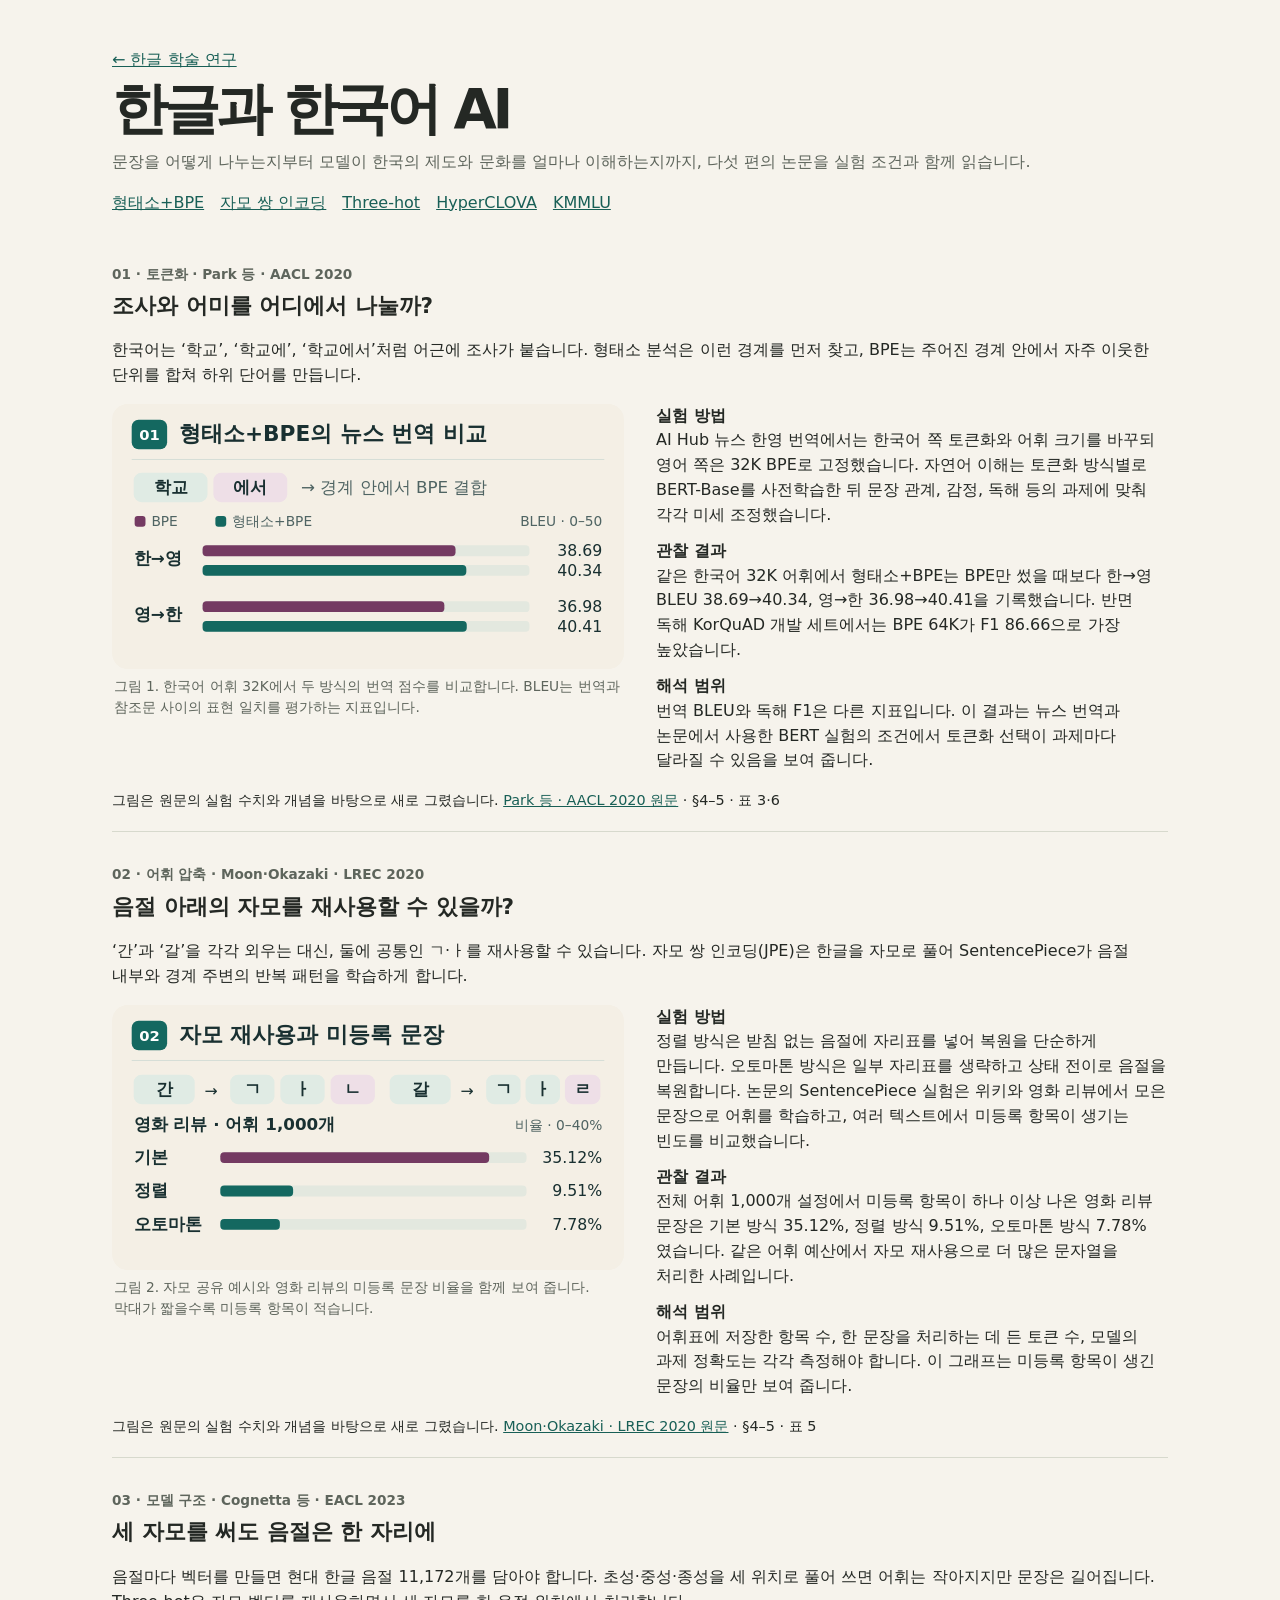
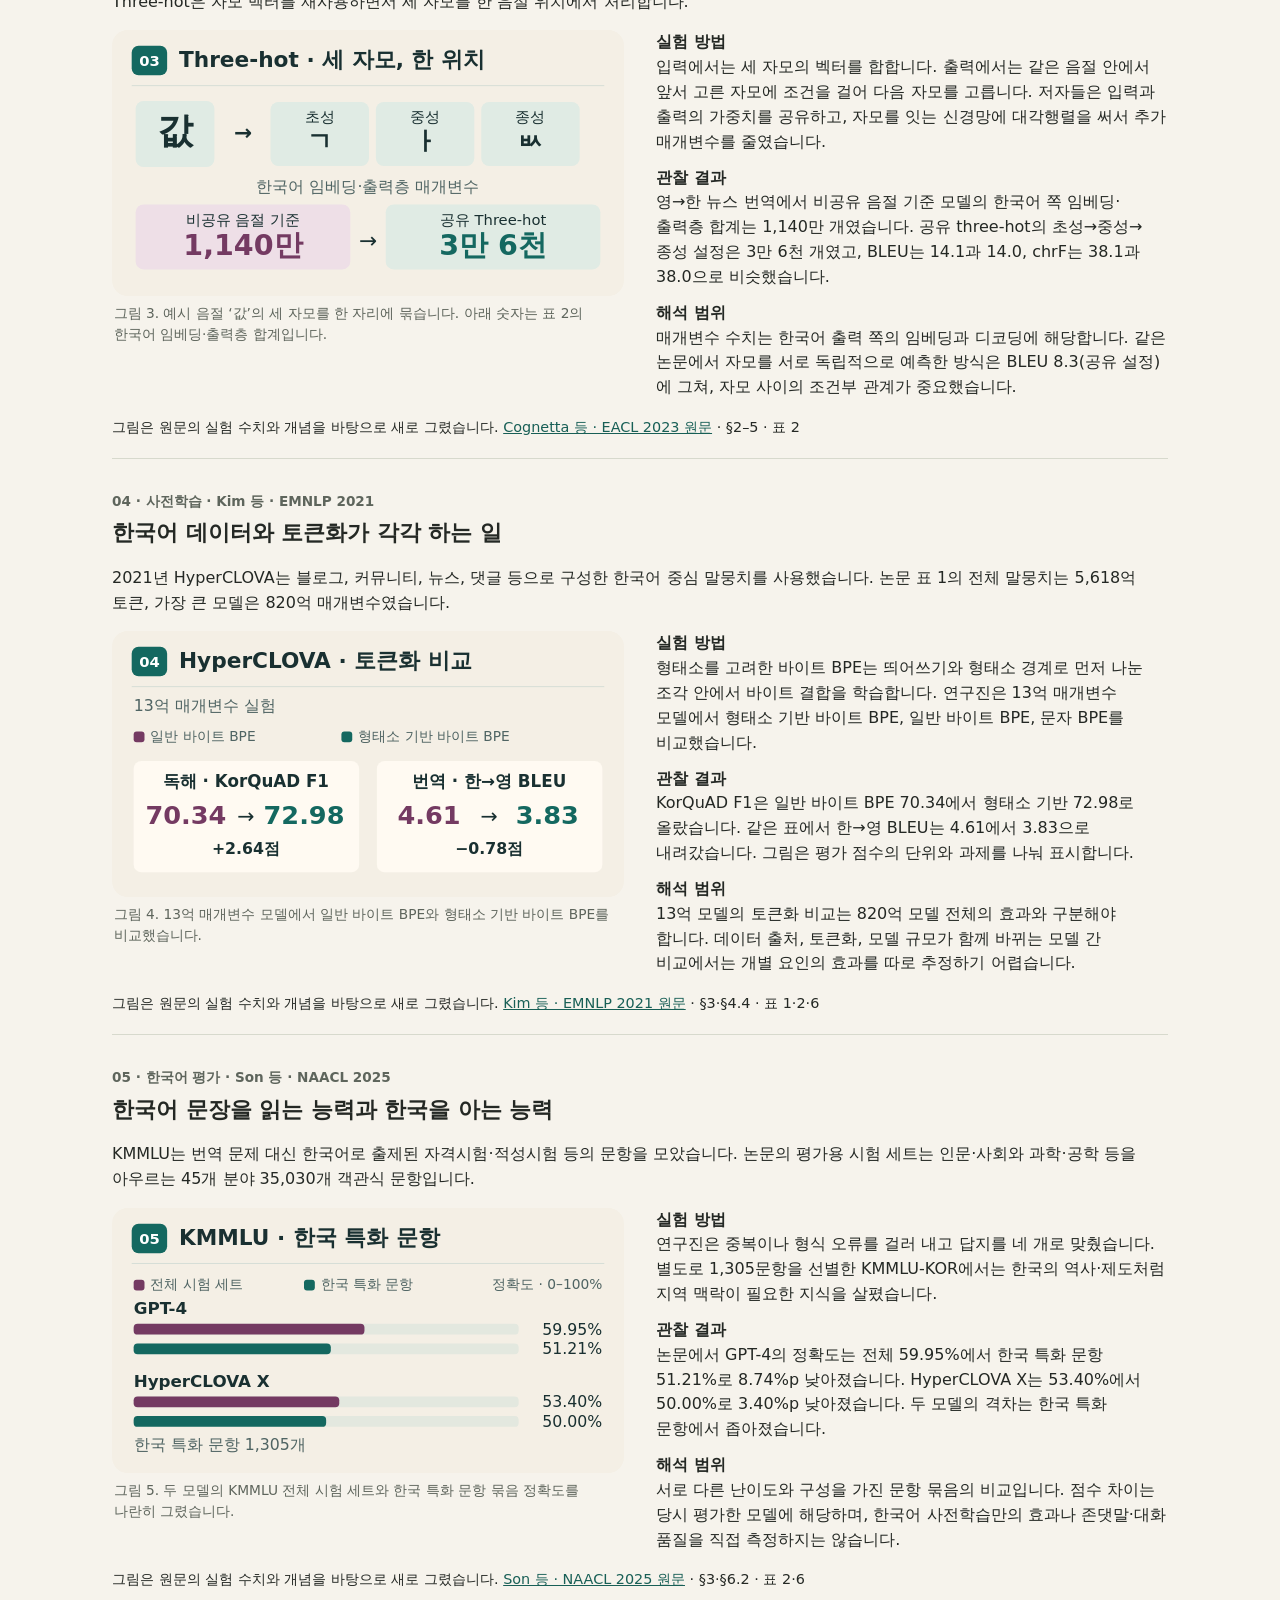
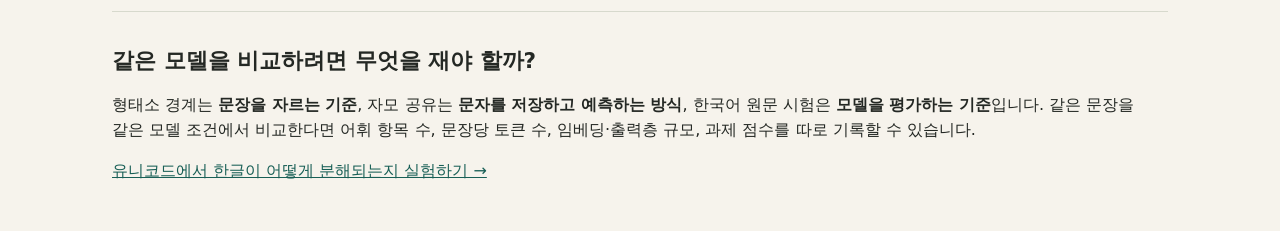
==== ai-research.html @ 2b3e90bc "Illustrate five Korean AI studies with experiment-level explanations" ====
<!doctype html>
<html lang="ko">
<head>
  <meta charset="utf-8">
  <meta name="viewport" content="width=device-width, initial-scale=1">
  <meta name="description" content="한국어 AI와 한글 토큰화에 관한 논문 다섯 편의 방법과 실험 결과를 그림으로 읽습니다.">
  <title>한글과 한국어 AI · 논문 깊이 읽기</title>
  <link rel="stylesheet" href="styles.css">
</head>
<body>
<main class="research ai-papers">
  <header>
    <a href="research.html#ai">← 한글 학술 연구</a>
    <h1>한글과 한국어 AI</h1>
    <p class="intro">문장을 어떻게 나누는지부터 모델이 한국의 제도와 문화를 얼마나 이해하는지까지, 다섯 편의 논문을 실험 조건과 함께 읽습니다.</p>
    <nav class="page-nav" aria-label="논문 목차">
      <a href="#park">형태소+BPE</a><a href="#jpe">자모 쌍 인코딩</a><a href="#threehot">Three-hot</a><a href="#hyperclova">HyperCLOVA</a><a href="#kmmlu">KMMLU</a>
    </nav>
  </header>

  <article class="principles ai-paper" aria-labelledby="park">
    <header>
      <p class="ai-paper-kicker">01 · 토큰화 · Park 등 · AACL 2020</p>
      <h2 id="park">조사와 어미를 어디에서 나눌까?</h2>
    </header>
    <p>한국어는 ‘학교’, ‘학교에’, ‘학교에서’처럼 어근에 조사가 붙습니다. 형태소 분석은 이런 경계를 먼저 찾고, BPE는 주어진 경계 안에서 자주 이웃한 단위를 합쳐 하위 단어를 만듭니다.</p>
    <div class="ai-paper-grid">
      <figure>
        <img src="ai-park.svg" width="520" height="270" alt="형태소 경계 예시 학교와 에서. BPE와 형태소+BPE의 한영 BLEU는 38.69와 40.34, 영한은 36.98과 40.41.">
        <figcaption>그림 1. 한국어 어휘 32K에서 두 방식의 번역 점수를 비교합니다. BLEU는 번역과 참조문 사이의 표현 일치를 평가하는 지표입니다.</figcaption>
      </figure>
      <dl>
        <div><dt>실험 방법</dt><dd>AI Hub 뉴스 한영 번역에서는 한국어 쪽 토큰화와 어휘 크기를 바꾸되 영어 쪽은 32K BPE로 고정했습니다. 자연어 이해는 토큰화 방식별로 BERT-Base를 사전학습한 뒤 문장 관계, 감정, 독해 등의 과제에 맞춰 각각 미세 조정했습니다.</dd></div>
        <div><dt>관찰 결과</dt><dd>같은 한국어 32K 어휘에서 형태소+BPE는 BPE만 썼을 때보다 한→영 BLEU 38.69→40.34, 영→한 36.98→40.41을 기록했습니다. 반면 독해 KorQuAD 개발 세트에서는 BPE 64K가 F1 86.66으로 가장 높았습니다.</dd></div>
        <div><dt>해석 범위</dt><dd>번역 BLEU와 독해 F1은 다른 지표입니다. 이 결과는 뉴스 번역과 논문에서 사용한 BERT 실험의 조건에서 토큰화 선택이 과제마다 달라질 수 있음을 보여 줍니다.</dd></div>
      </dl>
    </div>
    <p class="sources">그림은 원문의 실험 수치와 개념을 바탕으로 새로 그렸습니다. <a href="https://aclanthology.org/2020.aacl-main.17/">Park 등 · AACL 2020 원문</a> · §4–5 · 표 3·6</p>
  </article>

  <article class="principles ai-paper" aria-labelledby="jpe">
    <header>
      <p class="ai-paper-kicker">02 · 어휘 압축 · Moon·Okazaki · LREC 2020</p>
      <h2 id="jpe">음절 아래의 자모를 재사용할 수 있을까?</h2>
    </header>
    <p>‘간’과 ‘갈’을 각각 외우는 대신, 둘에 공통인 ㄱ·ㅏ를 재사용할 수 있습니다. 자모 쌍 인코딩(JPE)은 한글을 자모로 풀어 SentencePiece가 음절 내부와 경계 주변의 반복 패턴을 학습하게 합니다.</p>
    <div class="ai-paper-grid">
      <figure>
        <img src="ai-jpe.svg" width="520" height="270" alt="간과 갈은 초성 ㄱ과 중성 ㅏ를 공유. 영화 리뷰 미등록 문장 비율은 기본 35.12%, 정렬 9.51%, 오토마톤 7.78%.">
        <figcaption>그림 2. 자모 공유 예시와 영화 리뷰의 미등록 문장 비율을 함께 보여 줍니다. 막대가 짧을수록 미등록 항목이 적습니다.</figcaption>
      </figure>
      <dl>
        <div><dt>실험 방법</dt><dd>정렬 방식은 받침 없는 음절에 자리표를 넣어 복원을 단순하게 만듭니다. 오토마톤 방식은 일부 자리표를 생략하고 상태 전이로 음절을 복원합니다. 논문의 SentencePiece 실험은 위키와 영화 리뷰에서 모은 문장으로 어휘를 학습하고, 여러 텍스트에서 미등록 항목이 생기는 빈도를 비교했습니다.</dd></div>
        <div><dt>관찰 결과</dt><dd>전체 어휘 1,000개 설정에서 미등록 항목이 하나 이상 나온 영화 리뷰 문장은 기본 방식 35.12%, 정렬 방식 9.51%, 오토마톤 방식 7.78%였습니다. 같은 어휘 예산에서 자모 재사용으로 더 많은 문자열을 처리한 사례입니다.</dd></div>
        <div><dt>해석 범위</dt><dd>어휘표에 저장한 항목 수, 한 문장을 처리하는 데 든 토큰 수, 모델의 과제 정확도는 각각 측정해야 합니다. 이 그래프는 미등록 항목이 생긴 문장의 비율만 보여 줍니다.</dd></div>
      </dl>
    </div>
    <p class="sources">그림은 원문의 실험 수치와 개념을 바탕으로 새로 그렸습니다. <a href="https://aclanthology.org/2020.lrec-1.429/">Moon·Okazaki · LREC 2020 원문</a> · §4–5 · 표 5</p>
  </article>

  <article class="principles ai-paper" aria-labelledby="threehot">
    <header>
      <p class="ai-paper-kicker">03 · 모델 구조 · Cognetta 등 · EACL 2023</p>
      <h2 id="threehot">세 자모를 써도 음절은 한 자리에</h2>
    </header>
    <p>음절마다 벡터를 만들면 현대 한글 음절 11,172개를 담아야 합니다. 초성·중성·종성을 세 위치로 풀어 쓰면 어휘는 작아지지만 문장은 길어집니다. Three-hot은 자모 벡터를 재사용하면서 세 자모를 한 음절 위치에서 처리합니다.</p>
    <div class="ai-paper-grid">
      <figure>
        <img src="ai-threehot.svg" width="520" height="270" alt="값을 초성 ㄱ, 중성 ㅏ, 종성 ㅄ으로 한 위치에 묶음. 음절 방식 1,140만, 공유 three-hot 3만 6천 매개변수.">
        <figcaption>그림 3. 예시 음절 ‘값’의 세 자모를 한 자리에 묶습니다. 아래 숫자는 표 2의 한국어 임베딩·출력층 합계입니다.</figcaption>
      </figure>
      <dl>
        <div><dt>실험 방법</dt><dd>입력에서는 세 자모의 벡터를 합합니다. 출력에서는 같은 음절 안에서 앞서 고른 자모에 조건을 걸어 다음 자모를 고릅니다. 저자들은 입력과 출력의 가중치를 공유하고, 자모를 잇는 신경망에 대각행렬을 써서 추가 매개변수를 줄였습니다.</dd></div>
        <div><dt>관찰 결과</dt><dd>영→한 뉴스 번역에서 비공유 음절 기준 모델의 한국어 쪽 임베딩·출력층 합계는 1,140만 개였습니다. 공유 three-hot의 초성→중성→종성 설정은 3만 6천 개였고, BLEU는 14.1과 14.0, chrF는 38.1과 38.0으로 비슷했습니다.</dd></div>
        <div><dt>해석 범위</dt><dd>매개변수 수치는 한국어 출력 쪽의 임베딩과 디코딩에 해당합니다. 같은 논문에서 자모를 서로 독립적으로 예측한 방식은 BLEU 8.3(공유 설정)에 그쳐, 자모 사이의 조건부 관계가 중요했습니다.</dd></div>
      </dl>
    </div>
    <p class="sources">그림은 원문의 실험 수치와 개념을 바탕으로 새로 그렸습니다. <a href="https://aclanthology.org/2023.eacl-main.172/">Cognetta 등 · EACL 2023 원문</a> · §2–5 · 표 2</p>
  </article>

  <article class="principles ai-paper" aria-labelledby="hyperclova">
    <header>
      <p class="ai-paper-kicker">04 · 사전학습 · Kim 등 · EMNLP 2021</p>
      <h2 id="hyperclova">한국어 데이터와 토큰화가 각각 하는 일</h2>
    </header>
    <p>2021년 HyperCLOVA는 블로그, 커뮤니티, 뉴스, 댓글 등으로 구성한 한국어 중심 말뭉치를 사용했습니다. 논문 표 1의 전체 말뭉치는 5,618억 토큰, 가장 큰 모델은 820억 매개변수였습니다.</p>
    <div class="ai-paper-grid">
      <figure>
        <img src="ai-hyperclova.svg" width="520" height="270" alt="일반 바이트 BPE 대비 형태소 기반 BPE에서 KorQuAD F1은 70.34에서 72.98, 한국어에서 영어 번역 BLEU는 4.61에서 3.83.">
        <figcaption>그림 4. 13억 매개변수 모델에서 일반 바이트 BPE와 형태소 기반 바이트 BPE를 비교했습니다.</figcaption>
      </figure>
      <dl>
        <div><dt>실험 방법</dt><dd>형태소를 고려한 바이트 BPE는 띄어쓰기와 형태소 경계로 먼저 나눈 조각 안에서 바이트 결합을 학습합니다. 연구진은 13억 매개변수 모델에서 형태소 기반 바이트 BPE, 일반 바이트 BPE, 문자 BPE를 비교했습니다.</dd></div>
        <div><dt>관찰 결과</dt><dd>KorQuAD F1은 일반 바이트 BPE 70.34에서 형태소 기반 72.98로 올랐습니다. 같은 표에서 한→영 BLEU는 4.61에서 3.83으로 내려갔습니다. 그림은 평가 점수의 단위와 과제를 나눠 표시합니다.</dd></div>
        <div><dt>해석 범위</dt><dd>13억 모델의 토큰화 비교는 820억 모델 전체의 효과와 구분해야 합니다. 데이터 출처, 토큰화, 모델 규모가 함께 바뀌는 모델 간 비교에서는 개별 요인의 효과를 따로 추정하기 어렵습니다.</dd></div>
      </dl>
    </div>
    <p class="sources">그림은 원문의 실험 수치와 개념을 바탕으로 새로 그렸습니다. <a href="https://aclanthology.org/2021.emnlp-main.274/">Kim 등 · EMNLP 2021 원문</a> · §3·§4.4 · 표 1·2·6</p>
  </article>

  <article class="principles ai-paper" aria-labelledby="kmmlu">
    <header>
      <p class="ai-paper-kicker">05 · 한국어 평가 · Son 등 · NAACL 2025</p>
      <h2 id="kmmlu">한국어 문장을 읽는 능력과 한국을 아는 능력</h2>
    </header>
    <p>KMMLU는 번역 문제 대신 한국어로 출제된 자격시험·적성시험 등의 문항을 모았습니다. 논문의 평가용 시험 세트는 인문·사회와 과학·공학 등을 아우르는 45개 분야 35,030개 객관식 문항입니다.</p>
    <div class="ai-paper-grid">
      <figure>
        <img src="ai-kmmlu.svg" width="520" height="270" alt="GPT-4 정확도 전체 59.95%, 한국 특화 51.21%. HyperCLOVA X 전체 53.40%, 한국 특화 50.00%.">
        <figcaption>그림 5. 두 모델의 KMMLU 전체 시험 세트와 한국 특화 문항 묶음 정확도를 나란히 그렸습니다.</figcaption>
      </figure>
      <dl>
        <div><dt>실험 방법</dt><dd>연구진은 중복이나 형식 오류를 걸러 내고 답지를 네 개로 맞췄습니다. 별도로 1,305문항을 선별한 KMMLU-KOR에서는 한국의 역사·제도처럼 지역 맥락이 필요한 지식을 살폈습니다.</dd></div>
        <div><dt>관찰 결과</dt><dd>논문에서 GPT-4의 정확도는 전체 59.95%에서 한국 특화 문항 51.21%로 8.74%p 낮아졌습니다. HyperCLOVA X는 53.40%에서 50.00%로 3.40%p 낮아졌습니다. 두 모델의 격차는 한국 특화 문항에서 좁아졌습니다.</dd></div>
        <div><dt>해석 범위</dt><dd>서로 다른 난이도와 구성을 가진 문항 묶음의 비교입니다. 점수 차이는 당시 평가한 모델에 해당하며, 한국어 사전학습만의 효과나 존댓말·대화 품질을 직접 측정하지는 않습니다.</dd></div>
      </dl>
    </div>
    <p class="sources">그림은 원문의 실험 수치와 개념을 바탕으로 새로 그렸습니다. <a href="https://aclanthology.org/2025.naacl-long.206/">Son 등 · NAACL 2025 원문</a> · §3·§6.2 · 표 2·6</p>
  </article>

  <section class="principles" aria-labelledby="compare-ai">
    <h2 id="compare-ai">같은 모델을 비교하려면 무엇을 재야 할까?</h2>
    <p>형태소 경계는 <strong>문장을 자르는 기준</strong>, 자모 공유는 <strong>문자를 저장하고 예측하는 방식</strong>, 한국어 원문 시험은 <strong>모델을 평가하는 기준</strong>입니다. 같은 문장을 같은 모델 조건에서 비교한다면 어휘 항목 수, 문장당 토큰 수, 임베딩·출력층 규모, 과제 점수를 따로 기록할 수 있습니다.</p>
    <p><a href="research.html#keyboard">유니코드에서 한글이 어떻게 분해되는지 실험하기 →</a></p>
  </section>
</main>
</body>
</html>
---- styles.css ----
:root {
  color-scheme: light dark;
  --background: light-dark(#f6f3ec, #201c19);
  --foreground: light-dark(#242824, #f1e9dd);
  --panel: light-dark(#fffdf8, #2a2420);
  --muted: light-dark(#5e655c, #c3b9aa);
  --edge: light-dark(#d7d9cd, #564a40);
  --red: light-dark(#a85860, #b96d73);
  --orange: light-dark(#c6a78e, #b48b74);
  --viz-series-1: light-dark(#185f56, #85d6bd);
  --viz-series-2: light-dark(#9d551a, #f2bb77);
  font-family: system-ui, 'Malgun Gothic', sans-serif;
  color: var(--foreground);
  background: var(--background);
  line-height: 1.55;
}
* { box-sizing: border-box; }
[hidden] { display: none !important; }
body { margin: 0; }
main { max-width: 64rem; margin: 0 auto; padding: clamp(1rem, 4vw, 3rem); }
header { margin-bottom: 1.5rem; }
h1, h2, h3, p, figure { margin: 0; }
h2 { font-size: 1.35rem; }
h3 { font-size: 1.1rem; }
h1 { font-size: clamp(2.1rem, 6vw, 3.5rem); letter-spacing: -.075em; line-height: 1.12; margin-block: .35rem .55rem; }
.title-row { display: grid; grid-template-columns: minmax(0, 1fr) auto; align-items: center; gap: clamp(.6rem, 2vw, 1rem); }
.title-row h1 { word-break: keep-all; overflow-wrap: anywhere; }
.title-image { display: block; width: clamp(3.25rem, 9vw, 5.5rem); height: auto; aspect-ratio: 1; object-fit: contain; }
.intro, .legend, figcaption, footer, [data-shot], .status { color: var(--muted); }
.prologue { display: grid; gap: .6rem; padding: clamp(.9rem, 3vw, 1.6rem); border: 1px solid var(--edge); border-radius: .9rem; background: var(--panel); }
.old-hangul { margin: 0; color: var(--viz-series-1); font-family: 'Noto Serif CJK KR', 'Malgun Gothic', serif; font-size: clamp(1.1rem, 4vw, 1.8rem); line-height: 1.65; overflow-wrap: anywhere; }
.source-note { color: var(--muted); font-size: .86rem; }
.page-nav { display: flex; flex-wrap: wrap; gap: .4rem 1rem; padding-block: 1rem; }
.studio { display: grid; gap: .85rem; border: 1px solid var(--edge); border-radius: 1.15rem; padding: clamp(.85rem, 3vw, 1.6rem); background: var(--panel); }
.input-line { font-weight: 650; }
button, input, select { font: inherit; }
button, input[type='text'], select { border: 1px solid var(--edge); color: inherit; border-radius: .55rem; background: var(--panel); }
input[type='text'], select { width: 100%; min-width: 0; padding: .6rem .8rem; }
button { min-height: 2.75rem; padding: .45rem .85rem; cursor: pointer; }
button.primary { background: var(--viz-series-1); color: light-dark(#fff, #102f28); border-color: transparent; font-weight: 700; }
button[aria-pressed='true'] { color: var(--viz-series-1); border-color: currentColor; font-weight: 700; }
button:disabled { opacity: .48; cursor: default; }
:focus-visible { outline: 2px solid var(--viz-series-1); outline-offset: 3px; }
input[type='range'] { width: 100%; margin: 0; accent-color: var(--viz-series-1); }
.reading { min-height: 1.55em; color: var(--viz-series-1); overflow-wrap: anywhere; }
.lesson-controls { display: grid; gap: .4rem; }
.lesson-controls select { margin-top: .35rem; }
.transport, .inspect, .actions, .legend { display: flex; align-items: end; flex-wrap: wrap; gap: .6rem 1rem; }
.transport { justify-content: space-between; }
.speed { display: grid; gap: .25rem; flex: 0 1 14rem; }
.speed span { display: flex; justify-content: space-between; gap: 1rem; }
.views { display: grid; grid-template-columns: minmax(0, 3fr) minmax(0, 1fr); gap: .5rem; background: var(--background); border-radius: .65rem; }
.viewport { display: grid; text-align: center; min-width: 0; }
canvas { display: block; width: 100%; height: clamp(145px, 32vw, 300px); }
figcaption { padding: .25rem .1rem .55rem; font-size: .85rem; }
.stage { width: 100%; max-height: 18rem; }
.anatomy, .tongue, .air, .focus { vector-effect: non-scaling-stroke; stroke-width: 1.6; }
.anatomy { fill: none; stroke: var(--muted); }
.tongue { fill: color-mix(in srgb, var(--red) 35%, transparent); stroke: var(--red); }
.air { fill: none; stroke: var(--viz-series-2); stroke-dasharray: 5 4; }
.focus { fill: none; stroke: var(--viz-series-1); }
.legend, .status, [data-shot], footer { font-size: .88rem; }
.legend span { display: inline-flex; align-items: center; gap: .35rem; }
.legend i { width: .7rem; height: .7rem; border-radius: 50%; display: inline-block; }
.position { border: 2px solid var(--viz-series-1); }
.flow { background: var(--viz-series-2); }
.selector { min-width: min(100%, 12rem); }
.seek { display: grid; flex: 1 1 12rem; gap: .25rem; padding-bottom: .25rem; font-variant-numeric: tabular-nums; }
.cue { min-height: 4.6em; padding-top: .65rem; border-top: 1px solid var(--edge); }
[data-syllable] { font-weight: 700; }
.principles { display: grid; gap: 1rem; margin-top: 2rem; }
.principles article { display: grid; gap: .65rem; padding: 1rem; background: var(--panel); border: 1px solid var(--edge); border-radius: .75rem; }
.letter-families { display: grid; grid-template-columns: repeat(auto-fit, minmax(9.6rem, 1fr)); gap: .65rem; margin: 0; }
.letter-families div { padding: .55rem .65rem; border-left: 2px solid var(--viz-series-1); }
.letter-families dt { font-weight: 750; }
.letter-families dd { margin: .15rem 0 0; color: var(--muted); font-size: .9rem; }
.sources { font-size: .9rem; }
.timeline { margin: 0 0 0 .4rem; padding: 0 0 0 1.15rem; border-left: 2px solid var(--edge); list-style: none; }
.timeline li { position: relative; display: grid; gap: .35rem; margin-block: 0 1.1rem; }
.timeline li:last-child { margin-bottom: 0; }
.timeline li::before { position: absolute; top: .52rem; left: -1.5rem; width: .6rem; height: .6rem; border-radius: 50%; background: var(--viz-series-1); content: ''; }
.gallery-grid { display: grid; grid-template-columns: repeat(auto-fit, minmax(min(100%, 16rem), 1fr)); gap: .85rem; }
.gallery-grid article { grid-template-rows: auto auto auto 1fr auto; align-content: start; word-break: keep-all; overflow-wrap: anywhere; }
.gallery-date { color: var(--viz-series-1); font-size: .86rem; font-weight: 650; }
.gallery-grid figure { min-width: 0; }
.gallery-image { display: block; overflow: hidden; border-radius: .45rem; background: var(--background); }
.gallery-image img { display: block; width: 100%; aspect-ratio: 4 / 3; object-fit: contain; }
.gallery-grid figcaption { padding: .4rem 0 0; }
.gallery-dialog { width: min(92vw, 50rem); max-height: 90vh; padding: .9rem; border: 1px solid var(--edge); border-radius: .75rem; background: var(--panel); color: var(--foreground); }
.gallery-dialog::backdrop { background: rgb(16 20 18 / .78); }
.gallery-dialog img { display: block; width: 100%; height: 60vh; margin-block: .6rem; object-fit: contain; background: var(--background); border-radius: .4rem; }
.gallery-dialog-bar { display: flex; flex-wrap: wrap; align-items: center; gap: .5rem .85rem; }
.gallery-dialog-bar:first-child { justify-content: space-between; }
.gallery-dialog-bar [data-gallery-original] { margin-inline-start: auto; }
.world-stats { display: grid; grid-template-columns: repeat(auto-fit, minmax(10rem, 1fr)); gap: .65rem; margin: 0; }
.world-stats div { padding: .65rem .85rem; border: 1px solid var(--edge); border-radius: .65rem; background: var(--panel); }
.world-stats dt { color: var(--muted); font-size: .9rem; }
.world-stats dd { margin: .1rem 0 0; font-size: 1.35rem; font-weight: 750; }
.world-map { overflow: hidden; background: var(--panel); border: 1px solid var(--edge); border-radius: .7rem; }
.world-map img { display: block; width: 100%; height: auto; }
.world-map figcaption { padding: .55rem .8rem; }
.map-key { display: inline-block; width: .65rem; height: .65rem; margin-inline: .4rem .2rem; border-radius: 50%; }
.map-key.adopted { background: #2c7868; }
.map-key.origin { background: #a85860; }
.country-list summary { width: fit-content; cursor: pointer; color: var(--viz-series-1); font-weight: 650; }
.country-list dl { display: grid; gap: .5rem; margin-block: .6rem 0; }
.country-list dt { font-weight: 650; }
.country-list dd { margin: 0; }
.research header { margin-bottom: 0; }
.research { word-break: keep-all; overflow-wrap: anywhere; }
.research .principles { scroll-margin-top: 1rem; }
.research-list { grid-template-columns: repeat(auto-fit, minmax(min(100%, 14rem), 1fr)); }
.research-widget { gap: .55rem; }
.research-widget label { font-weight: 650; }
.language-map { display: block; width: 100%; height: auto; background: #f6f3ec; border-radius: .4rem; }
.language-map circle { fill: #596962; stroke: #f6f3ec; stroke-width: .9; }
.language-map circle.selected { fill: #9b4528; stroke: #fffdf8; stroke-width: 1.25; }
.language-selection { display: flex; flex-wrap: wrap; gap: .35rem 1rem; list-style: none; margin: 0; padding: 0; }
.unicode-results { overflow-wrap: anywhere; }
.unicode-results output { font-variant-numeric: tabular-nums; }
kbd { padding: .08em .35em; border: 1px solid var(--edge); border-radius: .22em; background: var(--panel); }
.research-table-wrap { overflow-x: auto; }
.research-table { width: 100%; border-collapse: collapse; background: var(--panel); }
.research-table th, .research-table td { padding: .6rem; border: 1px solid var(--edge); text-align: start; vertical-align: top; word-break: keep-all; overflow-wrap: anywhere; }
.research-table th[scope='row'] { min-width: 6rem; }
@media (max-width: 560px) {
  .research-table, .research-table tbody, .research-table tr, .research-table th, .research-table td { display: block; }
  .research-table { background: transparent; }
  .research-table thead { position: absolute; width: 1px; height: 1px; clip-path: inset(50%); overflow: hidden; }
  .research-table tbody { display: grid; gap: .55rem; }
  .research-table tbody tr { padding: .65rem .75rem; background: var(--panel); border: 1px solid var(--edge); border-radius: .55rem; }
  .research-table th, .research-table td { padding: .25rem 0; border: 0; }
  .research-table td:last-child { color: var(--muted); }
}
footer { margin-top: 1rem; }
a { color: var(--viz-series-1); }
@media (max-width: 420px) {
  .actions, .speed, .selector { flex-basis: 100%; }
  .views { grid-template-columns: minmax(0, 2.6fr) minmax(0, 1fr); }
}

.atlas { max-width: 72rem; }
.atlas-panel { gap: .8rem; }
.atlas-controls, .atlas-charts { display: grid; gap: .8rem; }
.atlas-controls { grid-template-columns: repeat(4, minmax(0, 1fr)); }
.atlas-charts { grid-template-columns: repeat(2, minmax(0, 1fr)); align-items: start; }
.atlas-controls label, .atlas-country-label { display: grid; gap: .25rem; font-weight: 650; }
.atlas-country-label { justify-self: start; max-width: 100%; }
.atlas select { width: 100%; min-width: 0; font: inherit; color: inherit; background: var(--panel); border: 1px solid var(--edge); padding: .35rem .4rem; border-radius: .35rem; }
.atlas-map { display: block; width: 100%; height: auto; background: #ecf4f7; border: 1px solid var(--edge); border-radius: .55rem; }
.atlas-map-base { fill: #e2e3dc; stroke: #a9b2b5; stroke-width: .55; cursor: pointer; }
.atlas-map-paint, .atlas-map-selection { pointer-events: none; }
.atlas-map-selection { fill: none; stroke: #202f39; stroke-width: 1.4; }
.atlas-legend, .atlas-bars { display: grid; gap: .4rem; margin: 0; padding: 0; list-style: none; }
.atlas-legend { display: flex; flex-wrap: wrap; gap: .35rem .9rem; }
.atlas-legend li { display: flex; align-items: center; gap: .35rem; }
.atlas-swatch { display: inline-block; width: .9rem; height: .9rem; flex: none; border-radius: .2rem; }
.atlas-detail { min-height: 2.4rem; padding: .55rem .7rem; border: 1px solid var(--edge); border-radius: .45rem; }
.atlas-detail ul { margin: .2rem 0 0; padding-inline-start: 1.2rem; }
.atlas-bar { display: grid; grid-template-columns: minmax(4.5rem, 1fr) minmax(3.5rem, 1.7fr) auto; align-items: center; gap: .5rem; font-size: .9rem; }
.atlas-track { display: flex; height: .75rem; overflow: hidden; border-radius: .2rem; background: var(--edge); }
.atlas-track span { height: 100%; }
.speaker-native, .atlas-rank-usage { background: var(--viz-series-1); }
.speaker-second { background: light-dark(#849cbc, #7190ba); }
.atlas-rank-official { background: var(--viz-series-2); }
.atlas-retained { background: #138476; }
.atlas-other { background: #c66224; }
.atlas-history-table caption { text-align: start; font-weight: 700; margin-bottom: .5rem; }
.atlas-history-sources a { display: block; white-space: nowrap; }
.atlas-history-table td p { margin-top: .25rem; }
@media (max-width: 48rem) {
  .atlas-controls { grid-template-columns: repeat(2, minmax(0, 1fr)); }
  .atlas-charts { grid-template-columns: 1fr; }
  .atlas-history-sources { display: flex !important; flex-wrap: wrap; gap: .6rem; }
}


.ai-papers { max-width: 72rem; }
.ai-paper { padding-block-end: 1.25rem; border-bottom: 1px solid var(--edge); }
.ai-paper h2 { scroll-margin-top: 1rem; }
.ai-paper-kicker { font-size: .85rem; font-weight: 700; color: var(--muted); margin-bottom: .25rem; }
.ai-paper-grid { display: grid; grid-template-columns: minmax(0, 1fr) minmax(0, 1fr); gap: clamp(1rem, 3vw, 2rem); align-items: start; }
.ai-paper figure { margin: 0; }
.ai-paper img { display: block; width: 100%; height: auto; border-radius: .8rem; }
.ai-paper figcaption { font-size: .86rem; color: var(--muted); padding-top: .4rem; }
.ai-paper dl, .ai-paper dd { margin: 0; }
.ai-paper dl { display: grid; gap: .7rem; }
.ai-paper dt { font-weight: 750; }
@media (max-width: 48rem) {
  .ai-paper-grid { grid-template-columns: minmax(0, 1fr); }
  .atlas-controls label:last-child { grid-column: 1 / -1; }
}
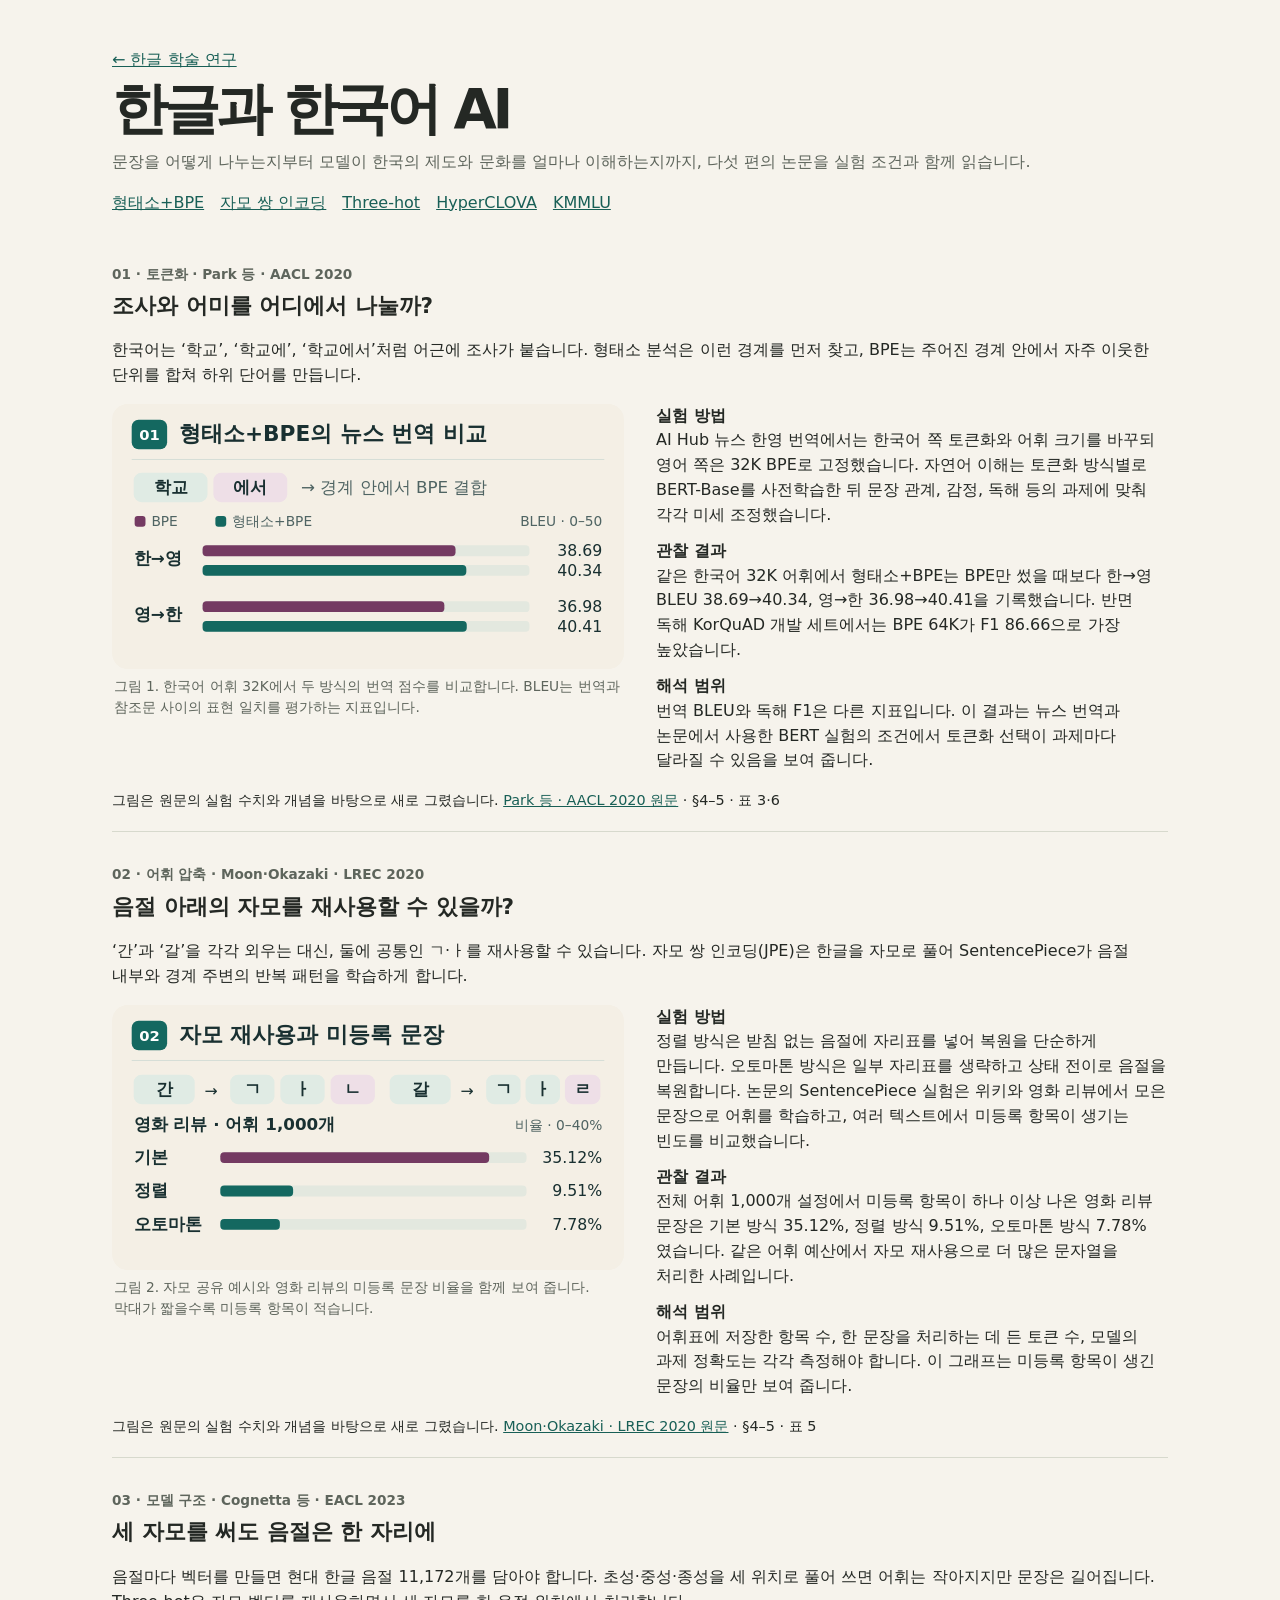
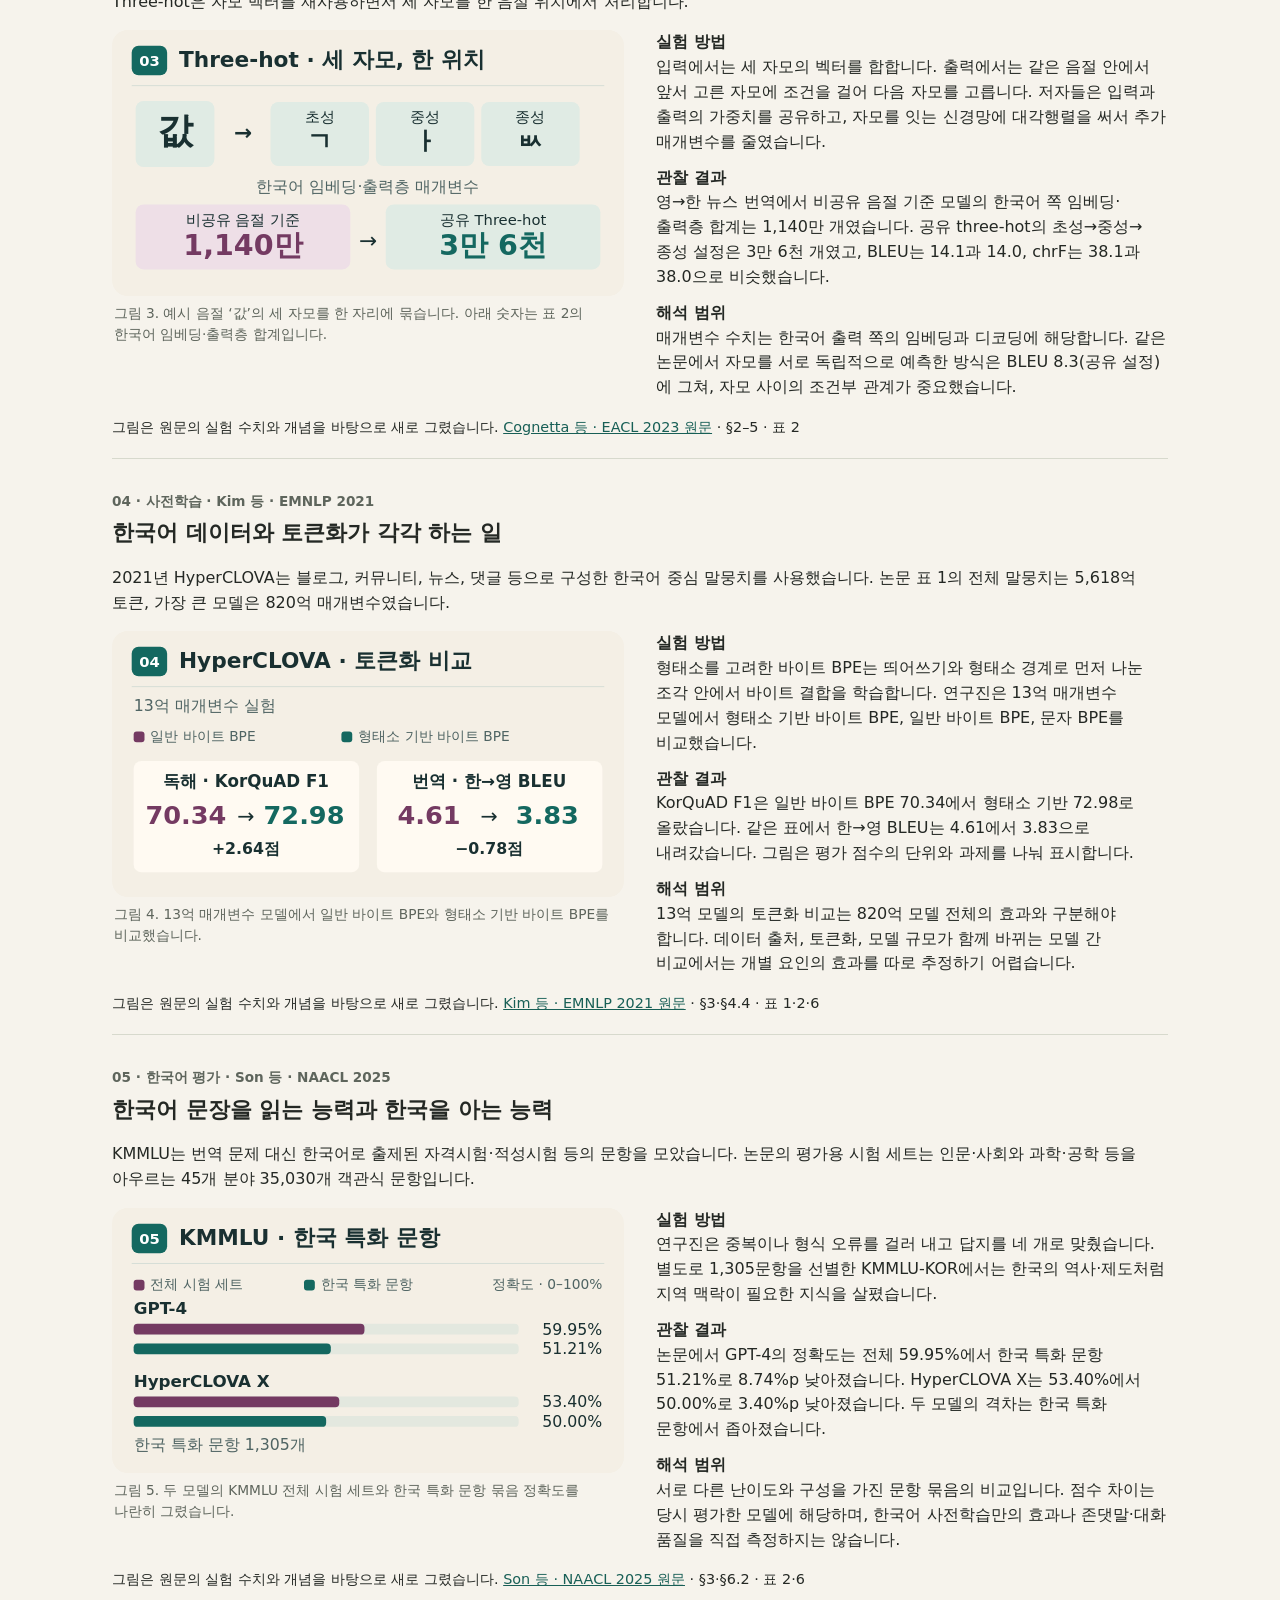
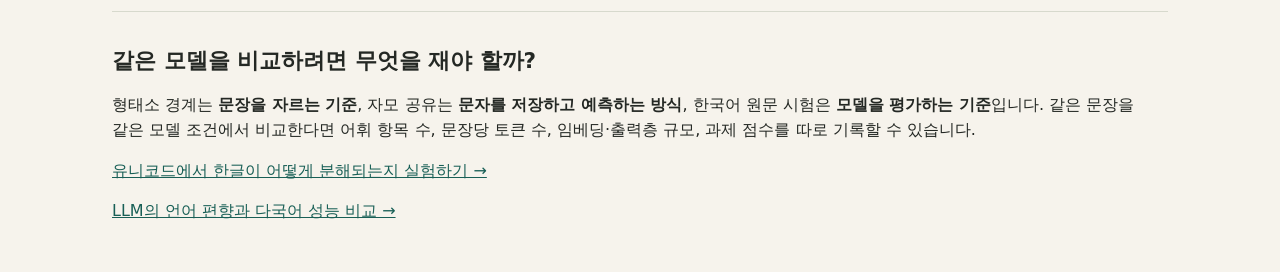
==== commit 67dbc1df: "Add language bias studies and multilingual model comparisons" ====
--- a/ai-research.html
+++ b/ai-research.html
@@ -122,6 +122,7 @@
     <h2 id="compare-ai">같은 모델을 비교하려면 무엇을 재야 할까?</h2>
     <p>형태소 경계는 <strong>문장을 자르는 기준</strong>, 자모 공유는 <strong>문자를 저장하고 예측하는 방식</strong>, 한국어 원문 시험은 <strong>모델을 평가하는 기준</strong>입니다. 같은 문장을 같은 모델 조건에서 비교한다면 어휘 항목 수, 문장당 토큰 수, 임베딩·출력층 규모, 과제 점수를 따로 기록할 수 있습니다.</p>
     <p><a href="research.html#keyboard">유니코드에서 한글이 어떻게 분해되는지 실험하기 →</a></p>
+    <p><a href="language-bias.html">LLM의 언어 편향과 다국어 성능 비교 →</a></p>
   </section>
 </main>
 </body>
--- a/styles.css
+++ b/styles.css
@@ -190,3 +190,25 @@
   .ai-paper-grid { grid-template-columns: minmax(0, 1fr); }
   .atlas-controls label:last-child { grid-column: 1 / -1; }
 }
+
+.bias-figure { gap: .65rem; }
+.bias-share { display: flex; height: 1.35rem; overflow: hidden; border-radius: .3rem; }
+.bias-share span:first-child, .bias-top-score { background: var(--viz-series-1); }
+.bias-share span:last-child { background: var(--viz-series-2); }
+.bias-share-labels { display: flex; flex-wrap: wrap; justify-content: space-between; gap: .35rem .7rem; }
+.bias-controls { display: flex; flex-wrap: wrap; gap: .65rem 1rem; }
+.bias-controls label { display: grid; gap: .25rem; font-weight: 650; }
+.bias-controls select { padding: .4rem; border: 1px solid var(--edge); border-radius: .35rem; color: inherit; background: var(--panel); font: inherit; }
+.bias-bars { margin: 0; padding: 0; list-style: none; display: grid; gap: .45rem; }
+.bias-bars li { display: grid; grid-template-columns: minmax(8rem, 1fr) minmax(2rem, 3fr) 4rem; align-items: center; gap: .65rem; }
+.bias-bars small { display: block; color: var(--muted); }
+.bias-bars strong { text-align: end; font-variant-numeric: tabular-nums; }
+.bias-track { height: .8rem; overflow: hidden; border-radius: .2rem; background: var(--edge); }
+.bias-track span { display: block; height: 100%; }
+.bias-track span:not(.bias-top-score) { background: light-dark(#74899d, #95aec3); }
+.bias-steps { padding-inline-start: 1.35rem; margin-block: 0; }
+.bias-steps li + li { margin-top: .55rem; }
+.ai-papers .research-table caption { text-align: start; margin-bottom: .45rem; font-weight: 700; }
+@media (max-width: 26rem) {
+  .bias-bars li { grid-template-columns: minmax(7.6rem, 1fr) minmax(1.75rem, 1fr) 3.7rem; gap: .45rem; font-size: .86rem; }
+}
